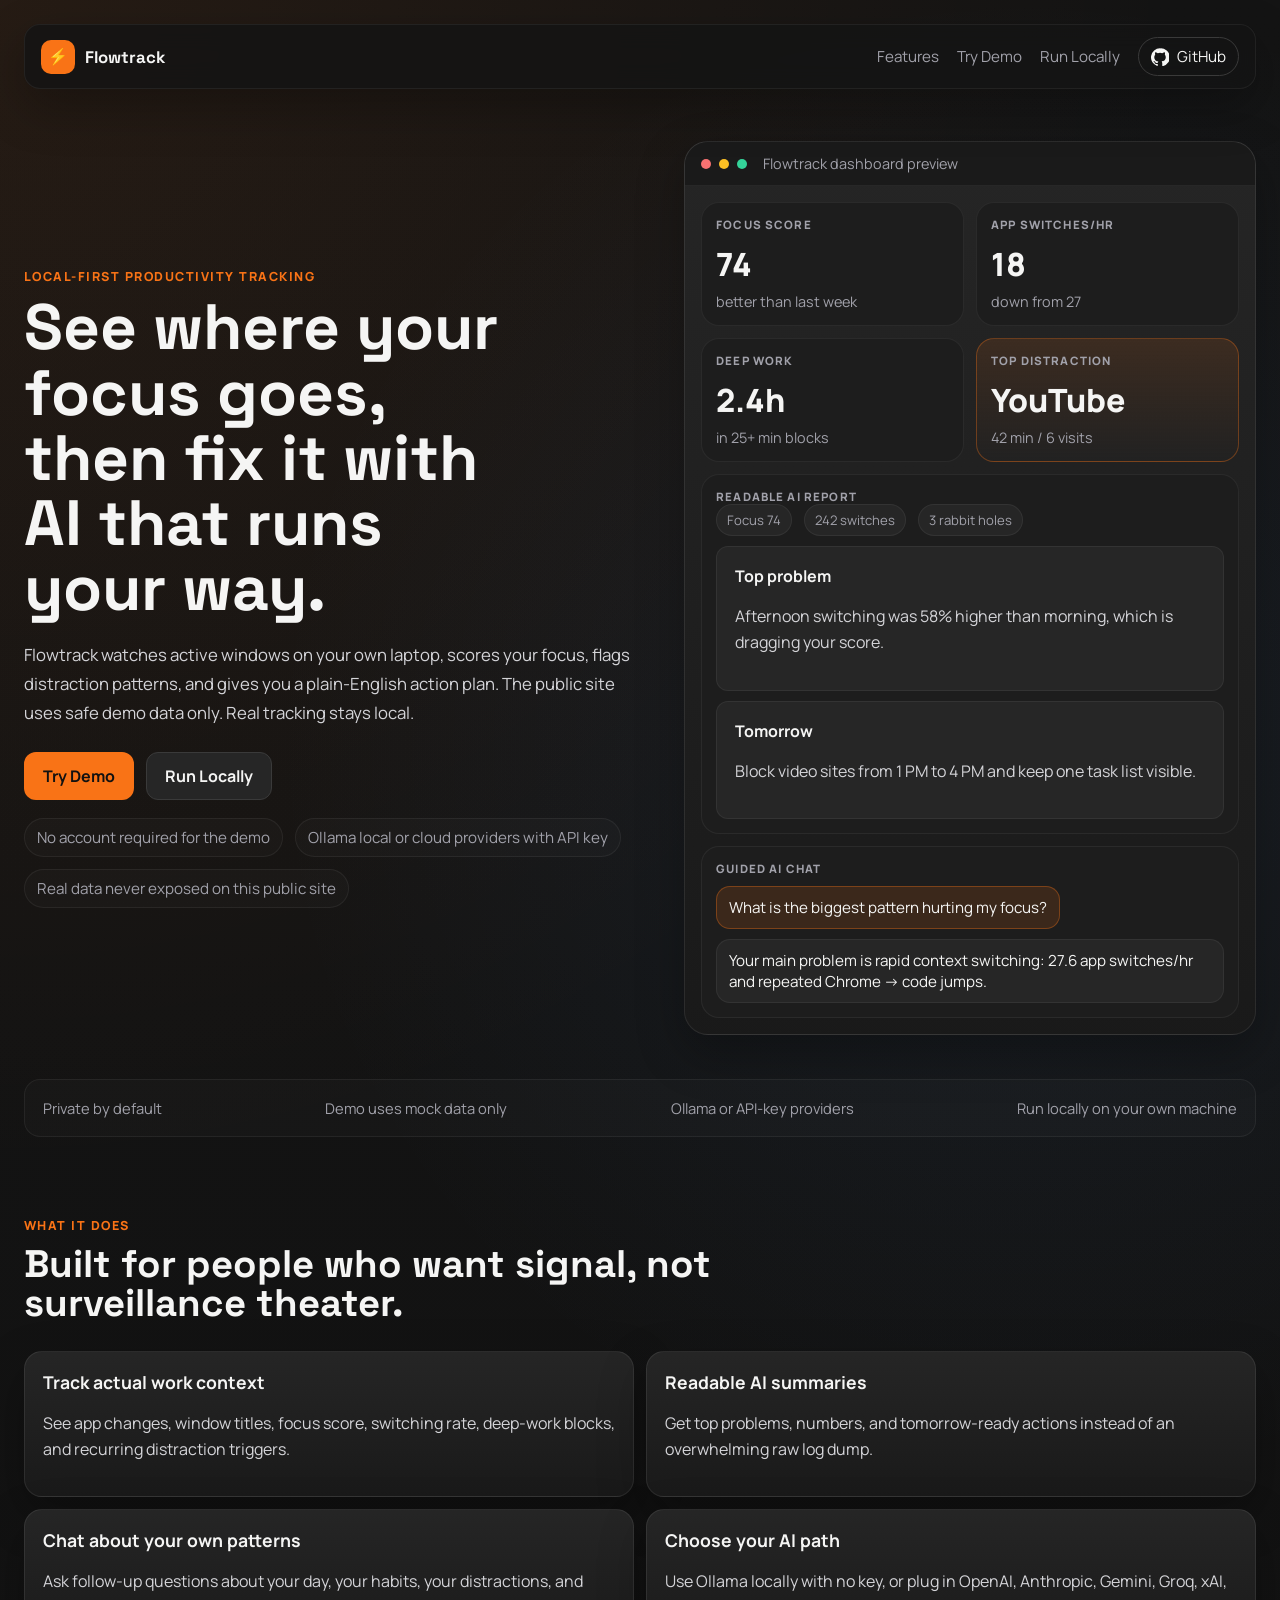
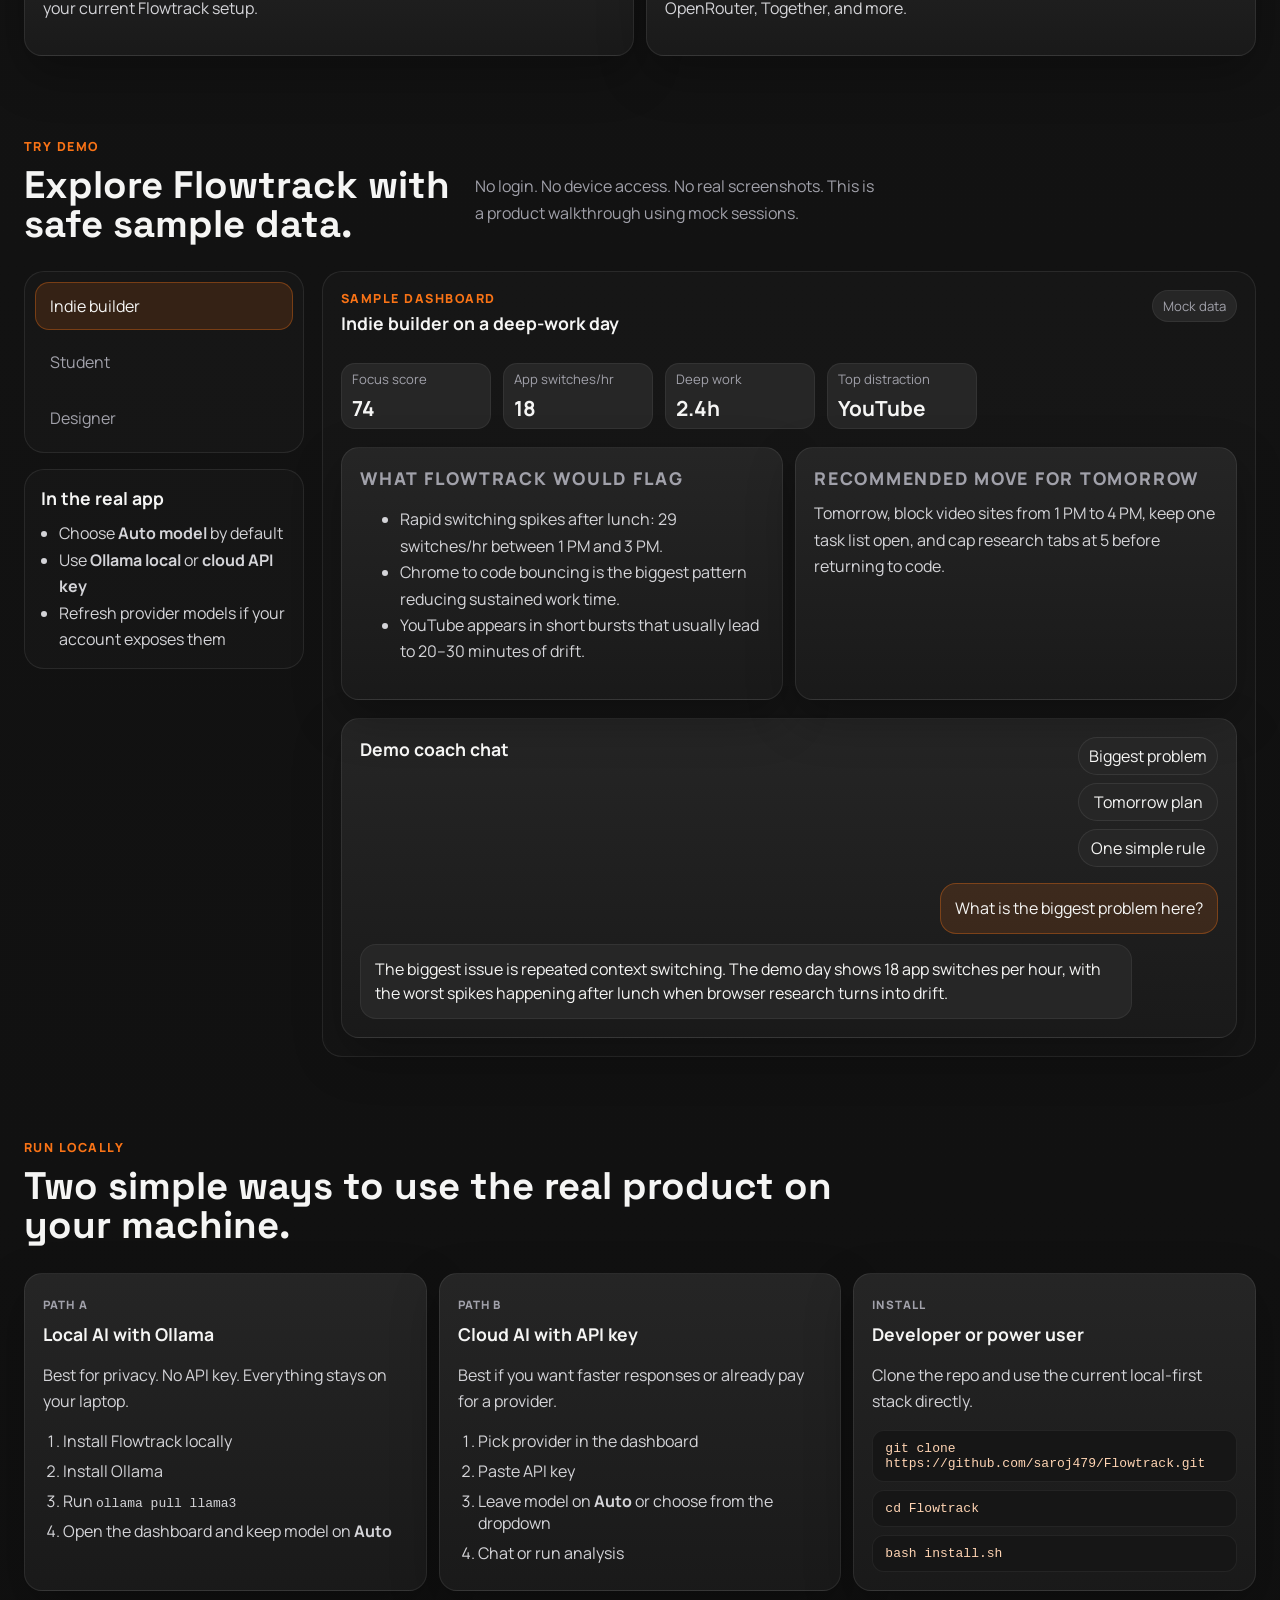
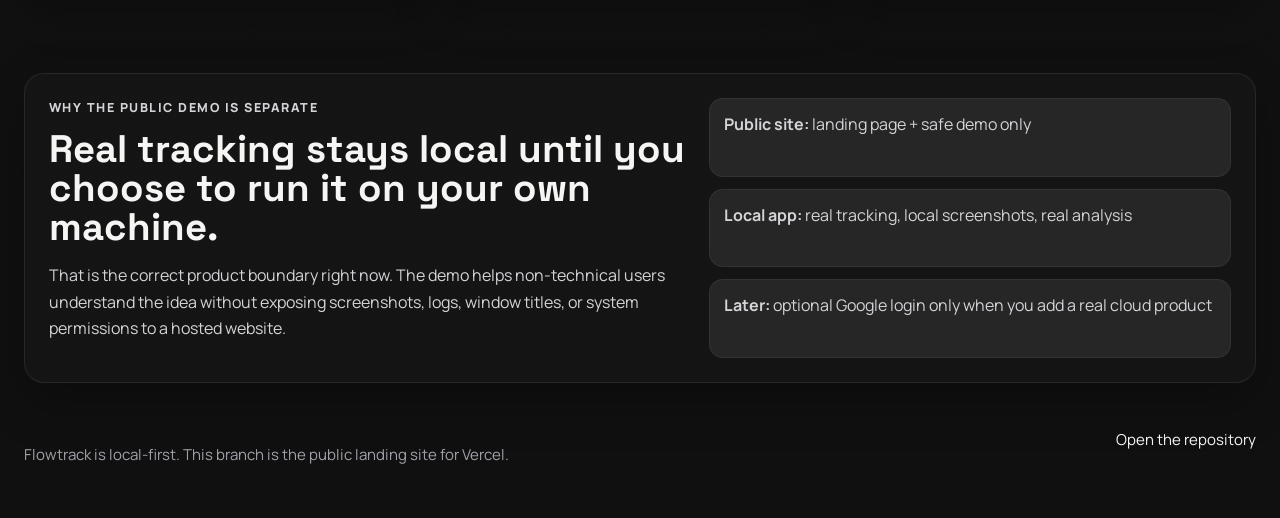
==== index.html @ 95c37c99 "Add Vercel landing site with safe interactive demo - Create dedicated public landing page for the ho" ====
<!DOCTYPE html>
<html lang="en">
<head>
  <meta charset="UTF-8">
  <meta name="viewport" content="width=device-width, initial-scale=1.0">
  <title>Flowtrack | Local-first Focus Tracking</title>
  <meta name="description" content="Flowtrack is a local-first focus tracker with an AI dashboard, safe demo mode, and optional Ollama or API-key providers.">
  <link rel="preconnect" href="https://fonts.googleapis.com">
  <link rel="preconnect" href="https://fonts.gstatic.com" crossorigin>
  <link href="https://fonts.googleapis.com/css2?family=Manrope:wght@400;500;600;700;800&family=Space+Grotesk:wght@500;700&display=swap" rel="stylesheet">
  <link rel="stylesheet" href="styles.css">
</head>
<body>
  <div class="site-shell">
    <header class="topbar">
      <a class="brand" href="#home" aria-label="Flowtrack home">
        <span class="brand-mark">⚡</span>
        <span class="brand-text">Flowtrack</span>
      </a>
      <nav class="nav">
        <a href="#features">Features</a>
        <a href="#demo">Try Demo</a>
        <a href="#local">Run Locally</a>
        <a class="github-link" href="https://github.com/saroj479/Flowtrack" target="_blank" rel="noreferrer">
          <svg viewBox="0 0 24 24" aria-hidden="true"><path d="M12 .5a12 12 0 0 0-3.79 23.39c.6.11.82-.26.82-.58v-2.02c-3.34.73-4.04-1.42-4.04-1.42-.55-1.39-1.34-1.75-1.34-1.75-1.09-.75.08-.74.08-.74 1.2.09 1.84 1.24 1.84 1.24 1.08 1.84 2.82 1.31 3.51 1 .11-.78.42-1.31.76-1.61-2.67-.31-5.47-1.33-5.47-5.93 0-1.31.47-2.38 1.24-3.23-.13-.3-.54-1.53.12-3.18 0 0 1.01-.32 3.3 1.23a11.5 11.5 0 0 1 6 0c2.29-1.55 3.3-1.23 3.3-1.23.66 1.65.25 2.88.12 3.18.77.85 1.24 1.92 1.24 3.23 0 4.61-2.81 5.61-5.49 5.92.43.37.82 1.11.82 2.24v3.32c0 .32.22.7.83.58A12 12 0 0 0 12 .5Z"></path></svg>
          <span>GitHub</span>
        </a>
      </nav>
    </header>

    <main id="home">
      <section class="hero">
        <div class="hero-copy">
          <p class="eyebrow">Local-first productivity tracking</p>
          <h1>See where your focus goes, then fix it with AI that runs your way.</h1>
          <p class="lede">Flowtrack watches active windows on your own laptop, scores your focus, flags distraction patterns, and gives you a plain-English action plan. The public site uses safe demo data only. Real tracking stays local.</p>
          <div class="hero-actions">
            <a class="btn btn-primary" href="#demo">Try Demo</a>
            <a class="btn btn-secondary" href="#local">Run Locally</a>
          </div>
          <ul class="hero-points">
            <li>No account required for the demo</li>
            <li>Ollama local or cloud providers with API key</li>
            <li>Real data never exposed on this public site</li>
          </ul>
        </div>
        <div class="hero-visual" aria-label="Mock Flowtrack dashboard preview">
          <div class="browser-frame">
            <div class="browser-chrome">
              <span></span><span></span><span></span>
              <div class="browser-title">Flowtrack dashboard preview</div>
            </div>
            <div class="preview-grid">
              <article class="preview-card metric-card">
                <div class="label">Focus Score</div>
                <div class="value">74</div>
                <div class="sub">better than last week</div>
              </article>
              <article class="preview-card metric-card">
                <div class="label">App Switches/hr</div>
                <div class="value">18</div>
                <div class="sub">down from 27</div>
              </article>
              <article class="preview-card metric-card">
                <div class="label">Deep Work</div>
                <div class="value">2.4h</div>
                <div class="sub">in 25+ min blocks</div>
              </article>
              <article class="preview-card metric-card accent-card">
                <div class="label">Top Distraction</div>
                <div class="value">YouTube</div>
                <div class="sub">42 min / 6 visits</div>
              </article>
              <article class="preview-card report-preview">
                <div class="section-title">Readable AI Report</div>
                <div class="report-chip-row">
                  <span>Focus 74</span>
                  <span>242 switches</span>
                  <span>3 rabbit holes</span>
                </div>
                <div class="report-box">
                  <strong>Top problem</strong>
                  <p>Afternoon switching was 58% higher than morning, which is dragging your score.</p>
                </div>
                <div class="report-box">
                  <strong>Tomorrow</strong>
                  <p>Block video sites from 1 PM to 4 PM and keep one task list visible.</p>
                </div>
              </article>
              <article class="preview-card chat-preview">
                <div class="section-title">Guided AI Chat</div>
                <div class="bubble bubble-user">What is the biggest pattern hurting my focus?</div>
                <div class="bubble bubble-ai">Your main problem is rapid context switching: 27.6 app switches/hr and repeated Chrome → code jumps.</div>
              </article>
            </div>
          </div>
        </div>
      </section>

      <section class="trust-band">
        <div>Private by default</div>
        <div>Demo uses mock data only</div>
        <div>Ollama or API-key providers</div>
        <div>Run locally on your own machine</div>
      </section>

      <section id="features" class="section-block">
        <div class="section-head">
          <p class="eyebrow">What it does</p>
          <h2>Built for people who want signal, not surveillance theater.</h2>
        </div>
        <div class="feature-grid">
          <article class="feature-card">
            <h3>Track actual work context</h3>
            <p>See app changes, window titles, focus score, switching rate, deep-work blocks, and recurring distraction triggers.</p>
          </article>
          <article class="feature-card">
            <h3>Readable AI summaries</h3>
            <p>Get top problems, numbers, and tomorrow-ready actions instead of an overwhelming raw log dump.</p>
          </article>
          <article class="feature-card">
            <h3>Chat about your own patterns</h3>
            <p>Ask follow-up questions about your day, your habits, your distractions, and your current Flowtrack setup.</p>
          </article>
          <article class="feature-card">
            <h3>Choose your AI path</h3>
            <p>Use Ollama locally with no key, or plug in OpenAI, Anthropic, Gemini, Groq, xAI, OpenRouter, Together, and more.</p>
          </article>
        </div>
      </section>

      <section id="demo" class="section-block demo-section">
        <div class="section-head section-head-split">
          <div>
            <p class="eyebrow">Try demo</p>
            <h2>Explore Flowtrack with safe sample data.</h2>
          </div>
          <p class="section-note">No login. No device access. No real screenshots. This is a product walkthrough using mock sessions.</p>
        </div>
        <div class="demo-layout">
          <aside class="demo-sidebar">
            <div class="persona-list" role="tablist" aria-label="Demo personas">
              <button class="persona is-active" data-persona="builder">Indie builder</button>
              <button class="persona" data-persona="student">Student</button>
              <button class="persona" data-persona="designer">Designer</button>
            </div>
            <div class="provider-box">
              <h3>In the real app</h3>
              <ul>
                <li>Choose <strong>Auto model</strong> by default</li>
                <li>Use <strong>Ollama local</strong> or <strong>cloud API key</strong></li>
                <li>Refresh provider models if your account exposes them</li>
              </ul>
            </div>
          </aside>
          <div class="demo-panel">
            <div class="demo-header">
              <div>
                <div class="eyebrow demo-label">Sample dashboard</div>
                <h3 id="demoTitle">Indie builder on a deep-work day</h3>
              </div>
              <span class="demo-badge">Mock data</span>
            </div>
            <div class="demo-metrics" id="demoMetrics"></div>
            <div class="demo-columns">
              <article class="demo-card">
                <h4>What Flowtrack would flag</h4>
                <ul id="demoFindings"></ul>
              </article>
              <article class="demo-card">
                <h4>Recommended move for tomorrow</h4>
                <div id="demoPlan" class="plan-block"></div>
              </article>
            </div>
            <div class="demo-chat-card">
              <div class="demo-chat-head">
                <h4>Demo coach chat</h4>
                <div class="quick-prompts">
                  <button class="mini-btn" data-prompt="biggest">Biggest problem</button>
                  <button class="mini-btn" data-prompt="tomorrow">Tomorrow plan</button>
                  <button class="mini-btn" data-prompt="rule">One simple rule</button>
                </div>
              </div>
              <div class="demo-chat-thread" id="demoChat"></div>
            </div>
          </div>
        </div>
      </section>

      <section id="local" class="section-block local-section">
        <div class="section-head">
          <p class="eyebrow">Run locally</p>
          <h2>Two simple ways to use the real product on your machine.</h2>
        </div>
        <div class="path-grid">
          <article class="path-card">
            <div class="path-tag">Path A</div>
            <h3>Local AI with Ollama</h3>
            <p>Best for privacy. No API key. Everything stays on your laptop.</p>
            <ol>
              <li>Install Flowtrack locally</li>
              <li>Install Ollama</li>
              <li>Run <code>ollama pull llama3</code></li>
              <li>Open the dashboard and keep model on <strong>Auto</strong></li>
            </ol>
          </article>
          <article class="path-card">
            <div class="path-tag">Path B</div>
            <h3>Cloud AI with API key</h3>
            <p>Best if you want faster responses or already pay for a provider.</p>
            <ol>
              <li>Pick provider in the dashboard</li>
              <li>Paste API key</li>
              <li>Leave model on <strong>Auto</strong> or choose from the dropdown</li>
              <li>Chat or run analysis</li>
            </ol>
          </article>
          <article class="path-card">
            <div class="path-tag">Install</div>
            <h3>Developer or power user</h3>
            <p>Clone the repo and use the current local-first stack directly.</p>
            <div class="code-stack">
              <code>git clone https://github.com/saroj479/Flowtrack.git</code>
              <code>cd Flowtrack</code>
              <code>bash install.sh</code>
            </div>
          </article>
        </div>
      </section>

      <section class="section-block privacy-section">
        <div class="privacy-card">
          <div>
            <p class="eyebrow">Why the public demo is separate</p>
            <h2>Real tracking stays local until you choose to run it on your own machine.</h2>
            <p>That is the correct product boundary right now. The demo helps non-technical users understand the idea without exposing screenshots, logs, window titles, or system permissions to a hosted website.</p>
          </div>
          <div class="privacy-points">
            <div><strong>Public site:</strong> landing page + safe demo only</div>
            <div><strong>Local app:</strong> real tracking, local screenshots, real analysis</div>
            <div><strong>Later:</strong> optional Google login only when you add a real cloud product</div>
          </div>
        </div>
      </section>
    </main>

    <footer class="footer">
      <p>Flowtrack is local-first. This branch is the public landing site for Vercel.</p>
      <a href="https://github.com/saroj479/Flowtrack" target="_blank" rel="noreferrer">Open the repository</a>
    </footer>
  </div>
  <script src="script.js"></script>
</body>
</html>
---- styles.css ----
:root {
  --bg: #121212;
  --surface: #1d1d1d;
  --surface-2: #262626;
  --surface-3: #2f2f2f;
  --border: #3a3a3a;
  --text: #f5f5f4;
  --muted: #a1a1aa;
  --accent: #f97316;
  --accent-soft: rgba(249, 115, 22, 0.14);
  --accent-border: rgba(249, 115, 22, 0.34);
  --green: #34d399;
  --blue: #60a5fa;
  --yellow: #fbbf24;
  --shadow: 0 18px 48px rgba(0, 0, 0, 0.28);
}

* { box-sizing: border-box; }
html { scroll-behavior: smooth; }
body {
  margin: 0;
  font-family: 'Manrope', system-ui, sans-serif;
  background:
    radial-gradient(circle at top left, rgba(249, 115, 22, 0.08), transparent 30%),
    radial-gradient(circle at 80% 20%, rgba(96, 165, 250, 0.08), transparent 24%),
    linear-gradient(180deg, #141414 0%, #101010 100%);
  color: var(--text);
}

a { color: inherit; text-decoration: none; }
button, input, select, textarea { font: inherit; }

.site-shell {
  max-width: 1280px;
  margin: 0 auto;
  padding: 24px;
}

.topbar {
  position: sticky;
  top: 12px;
  z-index: 20;
  display: flex;
  align-items: center;
  justify-content: space-between;
  gap: 18px;
  padding: 12px 16px;
  border: 1px solid rgba(255,255,255,0.06);
  border-radius: 16px;
  background: rgba(20, 20, 20, 0.86);
  backdrop-filter: blur(12px);
  box-shadow: var(--shadow);
}

.brand {
  display: inline-flex;
  align-items: center;
  gap: 10px;
  font-family: 'Space Grotesk', sans-serif;
  font-weight: 700;
}

.brand-mark {
  width: 34px;
  height: 34px;
  display: grid;
  place-items: center;
  border-radius: 10px;
  background: var(--accent);
  color: #111;
}

.brand-text { font-size: 1.05rem; }

.nav {
  display: flex;
  align-items: center;
  gap: 18px;
  color: var(--muted);
  font-size: 0.95rem;
}

.nav a:hover { color: var(--text); }

.github-link {
  display: inline-flex;
  align-items: center;
  gap: 8px;
  padding: 8px 12px;
  border: 1px solid var(--border);
  border-radius: 999px;
  color: var(--text);
}

.github-link svg {
  width: 18px;
  height: 18px;
  fill: currentColor;
}

.hero {
  display: grid;
  grid-template-columns: 1.05fr .95fr;
  gap: 28px;
  align-items: center;
  padding: 52px 0 30px;
}

.eyebrow {
  margin: 0 0 10px;
  color: var(--accent);
  text-transform: uppercase;
  letter-spacing: 0.12em;
  font-size: 0.78rem;
  font-weight: 800;
}

.hero h1,
.section-head h2,
.privacy-card h2 {
  margin: 0;
  font-family: 'Space Grotesk', sans-serif;
  line-height: 1.02;
}

.hero h1 {
  font-size: clamp(2.8rem, 5vw, 5rem);
  max-width: 12ch;
}

.lede {
  max-width: 62ch;
  margin: 18px 0 0;
  color: #d4d4d8;
  font-size: 1.05rem;
  line-height: 1.75;
}

.hero-actions,
.hero-points,
.report-chip-row,
.quick-prompts,
.demo-metrics,
.path-grid,
.feature-grid,
.demo-columns,
.trust-band {
  display: flex;
  flex-wrap: wrap;
  gap: 12px;
}

.hero-actions { margin-top: 24px; }

.btn {
  display: inline-flex;
  align-items: center;
  justify-content: center;
  padding: 12px 18px;
  border-radius: 12px;
  border: 1px solid transparent;
  font-weight: 700;
}

.btn-primary {
  background: var(--accent);
  color: #111;
}

.btn-secondary {
  background: var(--surface-2);
  border-color: var(--border);
}

.hero-points {
  list-style: none;
  padding: 0;
  margin: 18px 0 0;
  color: var(--muted);
  font-size: 0.95rem;
}

.hero-points li {
  padding: 8px 12px;
  border: 1px solid rgba(255,255,255,0.06);
  border-radius: 999px;
  background: rgba(255,255,255,0.02);
}

.browser-frame,
.feature-card,
.demo-card,
.demo-chat-card,
.path-card,
.privacy-card {
  background: linear-gradient(180deg, rgba(38,38,38,0.98), rgba(26,26,26,0.98));
  border: 1px solid rgba(255,255,255,0.08);
  box-shadow: var(--shadow);
}

.browser-frame {
  overflow: hidden;
  border-radius: 24px;
}

.browser-chrome {
  display: flex;
  align-items: center;
  gap: 8px;
  padding: 12px 16px;
  background: #1a1a1a;
  border-bottom: 1px solid rgba(255,255,255,0.06);
}

.browser-chrome span {
  width: 10px;
  height: 10px;
  border-radius: 50%;
  background: #52525b;
}

.browser-chrome span:first-child { background: #f87171; }
.browser-chrome span:nth-child(2) { background: #fbbf24; }
.browser-chrome span:nth-child(3) { background: #34d399; }

.browser-title {
  margin-left: 8px;
  color: var(--muted);
  font-size: 0.9rem;
}

.preview-grid {
  display: grid;
  grid-template-columns: repeat(2, minmax(0, 1fr));
  gap: 12px;
  padding: 16px;
}

.preview-card,
.feature-card,
.demo-card,
.demo-chat-card,
.path-card {
  border-radius: 18px;
}

.preview-card {
  padding: 14px;
  background: var(--surface);
  border: 1px solid rgba(255,255,255,0.06);
}

.metric-card .label,
.section-title,
.demo-card h4,
.path-tag {
  color: var(--muted);
  text-transform: uppercase;
  letter-spacing: 0.1em;
  font-size: 0.72rem;
  font-weight: 800;
}

.metric-card .value {
  margin-top: 10px;
  font-size: 2rem;
  font-weight: 800;
}

.metric-card .sub {
  margin-top: 6px;
  color: var(--muted);
  font-size: 0.9rem;
}

.accent-card {
  border-color: var(--accent-border);
  background: linear-gradient(180deg, rgba(249,115,22,0.12), rgba(34,34,34,1));
}

.report-preview,
.chat-preview {
  grid-column: span 2;
}

.report-chip-row span,
.demo-badge,
.demo-metric,
.report-chip {
  padding: 6px 10px;
  border-radius: 999px;
  border: 1px solid rgba(255,255,255,0.06);
  background: var(--surface-2);
  color: var(--muted);
  font-size: 0.82rem;
}

.report-box,
.demo-card,
.demo-chat-card,
.path-card,
.feature-card {
  padding: 18px;
}

.report-box {
  margin-top: 10px;
  border: 1px solid rgba(255,255,255,0.06);
  border-radius: 12px;
  background: var(--surface-2);
}

.report-box p,
.feature-card p,
.path-card p,
.provider-box li,
.provider-box p,
.privacy-card p,
.plan-block,
.demo-card li {
  color: #d4d4d8;
  line-height: 1.65;
}

.bubble {
  display: inline-block;
  margin-top: 10px;
  padding: 10px 12px;
  border-radius: 14px;
  font-size: 0.95rem;
}

.bubble-user {
  background: var(--accent-soft);
  border: 1px solid var(--accent-border);
}

.bubble-ai {
  display: block;
  background: var(--surface-2);
  border: 1px solid rgba(255,255,255,0.06);
}

.trust-band {
  justify-content: space-between;
  margin: 14px 0 8px;
  padding: 18px;
  border: 1px solid rgba(255,255,255,0.06);
  border-radius: 16px;
  background: rgba(255,255,255,0.02);
  color: var(--muted);
  font-size: 0.92rem;
}

.section-block {
  padding: 72px 0 10px;
}

.section-head {
  max-width: 860px;
  margin-bottom: 28px;
}

.section-head h2,
.privacy-card h2 {
  font-size: clamp(2rem, 3vw, 3rem);
}

.section-head-split {
  display: flex;
  justify-content: space-between;
  gap: 20px;
  align-items: end;
}

.section-note {
  max-width: 42ch;
  color: var(--muted);
  line-height: 1.7;
}

.feature-grid {
  display: grid;
  grid-template-columns: repeat(2, minmax(0, 1fr));
}

.feature-card h3,
.path-card h3,
.provider-box h3,
.demo-header h3,
.demo-chat-head h4,
.demo-card h4 {
  margin: 0 0 10px;
  font-size: 1.1rem;
}

.demo-layout {
  display: grid;
  grid-template-columns: 280px 1fr;
  gap: 18px;
}

.demo-sidebar {
  display: flex;
  flex-direction: column;
  gap: 16px;
}

.persona-list,
.provider-box,
.demo-panel,
.privacy-card {
  border-radius: 20px;
  border: 1px solid rgba(255,255,255,0.08);
  background: rgba(255,255,255,0.02);
}

.persona-list {
  padding: 10px;
  display: flex;
  flex-direction: column;
  gap: 8px;
}

.persona {
  width: 100%;
  text-align: left;
  padding: 12px 14px;
  border-radius: 14px;
  border: 1px solid transparent;
  background: transparent;
  color: var(--muted);
  cursor: pointer;
}

.persona.is-active {
  background: var(--accent-soft);
  border-color: var(--accent-border);
  color: var(--text);
}

.provider-box {
  padding: 16px;
}

.provider-box ul {
  margin: 10px 0 0;
  padding-left: 18px;
}

.demo-panel {
  padding: 18px;
}

.demo-header,
.demo-chat-head {
  display: flex;
  justify-content: space-between;
  gap: 14px;
  align-items: start;
}

.demo-label { margin-bottom: 4px; }

.demo-metrics { margin-top: 18px; }

.demo-metric {
  min-width: 150px;
  border-radius: 14px;
  background: var(--surface-2);
}

.demo-metric strong {
  display: block;
  margin-top: 6px;
  color: var(--text);
  font-size: 1.3rem;
}

.demo-columns {
  display: grid;
  grid-template-columns: repeat(2, minmax(0, 1fr));
  margin-top: 18px;
}

.demo-chat-card { margin-top: 18px; }

.quick-prompts,
.code-stack {
  display: flex;
  flex-direction: column;
  gap: 8px;
}

.mini-btn {
  padding: 7px 10px;
  border-radius: 999px;
  border: 1px solid rgba(255,255,255,0.08);
  background: var(--surface-2);
  color: var(--text);
  cursor: pointer;
}

.demo-chat-thread {
  margin-top: 16px;
  display: flex;
  flex-direction: column;
  gap: 10px;
}

.demo-msg {
  max-width: 90%;
  padding: 12px 14px;
  border-radius: 16px;
  border: 1px solid rgba(255,255,255,0.06);
  line-height: 1.55;
}

.demo-msg.user {
  align-self: flex-end;
  background: var(--accent-soft);
  border-color: var(--accent-border);
}

.demo-msg.ai {
  align-self: flex-start;
  background: var(--surface-2);
}

.path-grid {
  display: grid;
  grid-template-columns: repeat(3, minmax(0, 1fr));
}

.path-tag {
  display: inline-block;
  margin-bottom: 10px;
}

.path-card ol {
  margin: 12px 0 0;
  padding-left: 20px;
  color: #d4d4d8;
}

.path-card li { margin: 8px 0; }

.code-stack code {
  display: block;
  padding: 10px 12px;
  border-radius: 12px;
  background: #161616;
  border: 1px solid rgba(255,255,255,0.06);
  color: #ffd4b3;
  overflow-x: auto;
}

.privacy-card {
  display: grid;
  grid-template-columns: 1.1fr .9fr;
  gap: 22px;
  padding: 24px;
}

.privacy-points {
  display: grid;
  gap: 12px;
}

.privacy-points > div {
  padding: 14px;
  border-radius: 14px;
  background: var(--surface-2);
  border: 1px solid rgba(255,255,255,0.06);
  color: #d4d4d8;
}

.footer {
  display: flex;
  justify-content: space-between;
  gap: 20px;
  padding: 36px 0 14px;
  color: var(--muted);
  font-size: 0.94rem;
}

.footer a { color: var(--text); }

@media (max-width: 1100px) {
  .hero,
  .demo-layout,
  .privacy-card {
    grid-template-columns: 1fr;
  }

  .path-grid,
  .feature-grid,
  .demo-columns {
    grid-template-columns: 1fr;
  }
}

@media (max-width: 720px) {
  .site-shell { padding: 16px; }
  .topbar,
  .nav,
  .section-head-split,
  .trust-band,
  .footer {
    flex-direction: column;
    align-items: start;
  }
  .preview-grid { grid-template-columns: 1fr; }
  .report-preview,
  .chat-preview { grid-column: auto; }
}
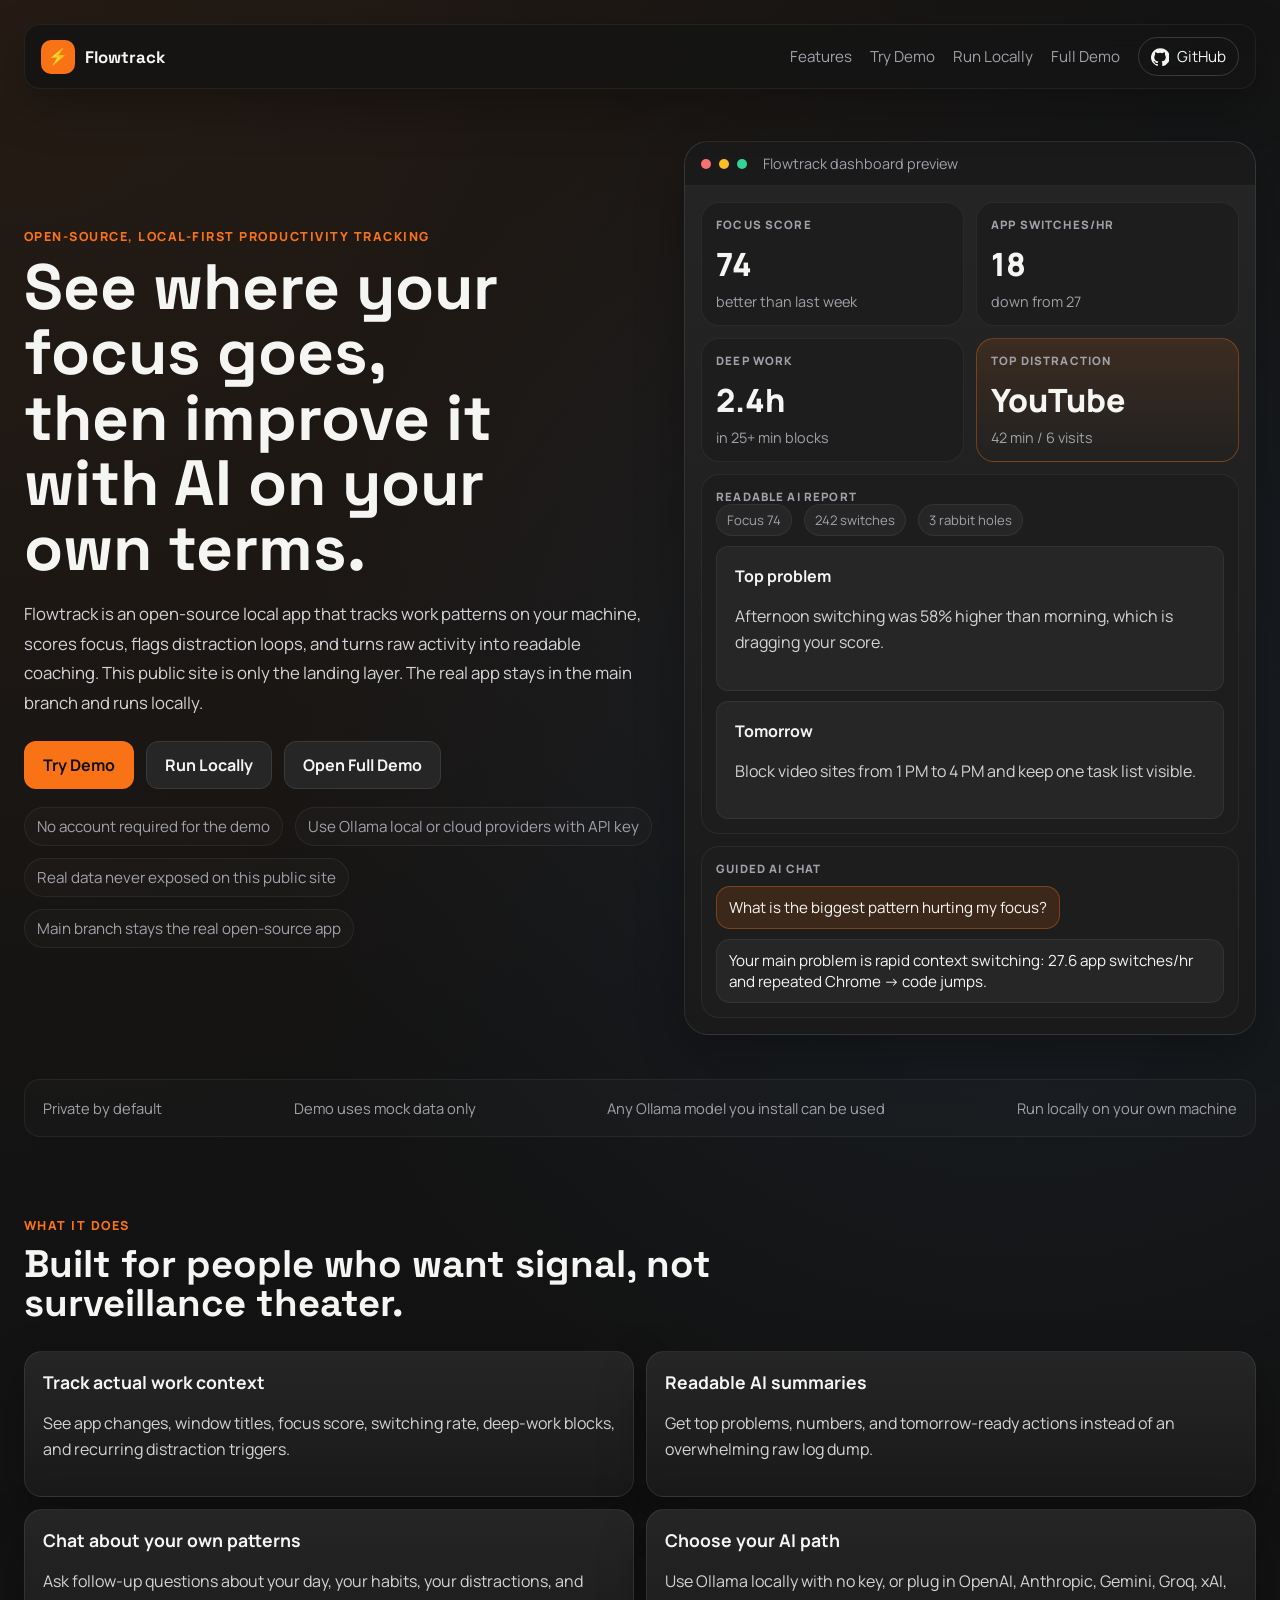
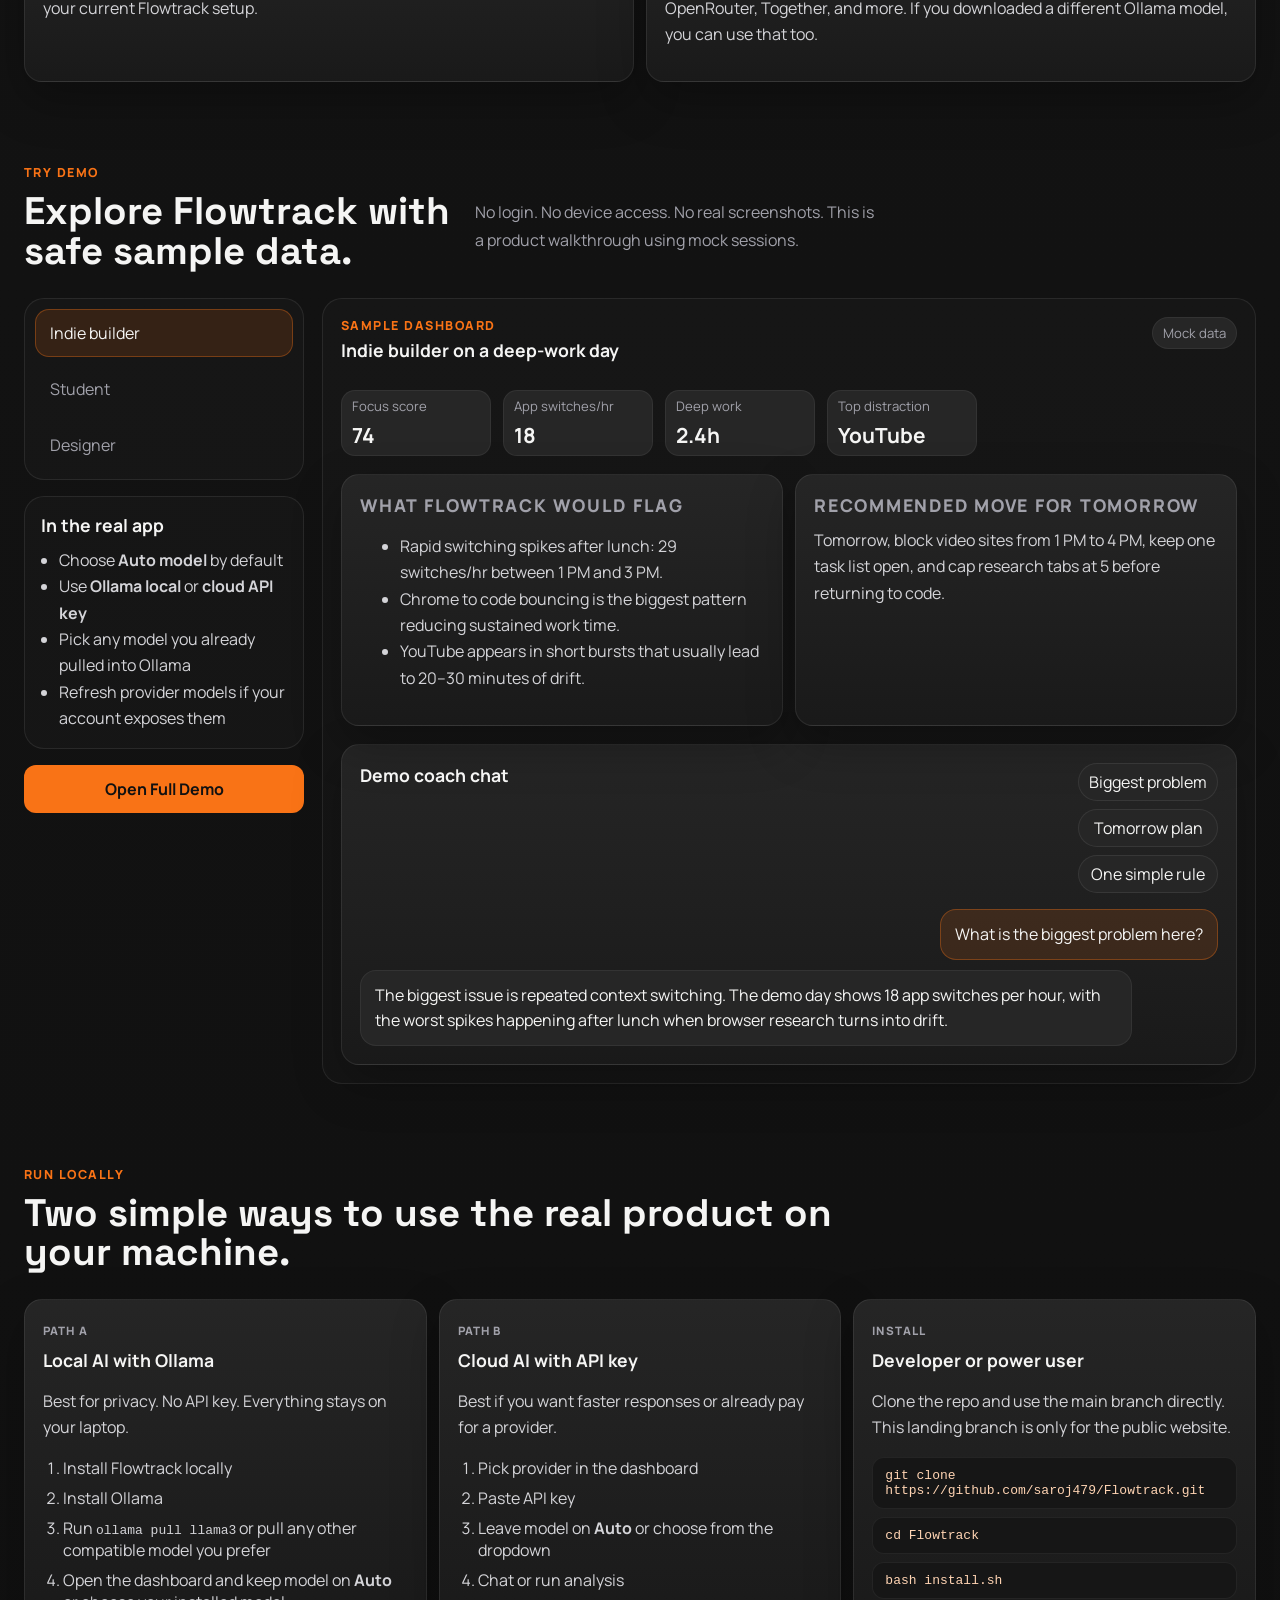
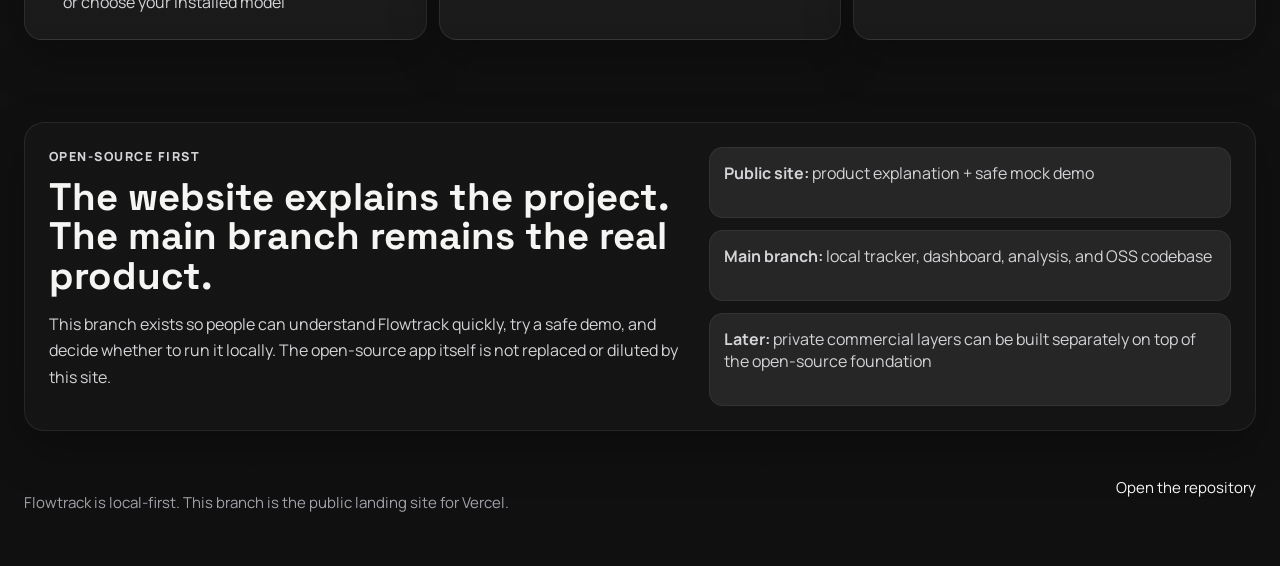
==== commit 1ff45d01: "Polish landing site demo experience" ====
--- a/index.html
+++ b/index.html
@@ -5,6 +5,15 @@
   <meta name="viewport" content="width=device-width, initial-scale=1.0">
   <title>Flowtrack | Local-first Focus Tracking</title>
   <meta name="description" content="Flowtrack is a local-first focus tracker with an AI dashboard, safe demo mode, and optional Ollama or API-key providers.">
+  <meta property="og:title" content="Flowtrack | Local-first Focus Tracking">
+  <meta property="og:description" content="Open-source focus tracking with a safe public demo, readable AI reports, and local-first privacy.">
+  <meta property="og:type" content="website">
+  <meta property="og:image" content="/social-preview.svg">
+  <meta name="twitter:card" content="summary_large_image">
+  <meta name="twitter:title" content="Flowtrack | Local-first Focus Tracking">
+  <meta name="twitter:description" content="Open-source focus tracking with safe demo data and local-first privacy.">
+  <meta name="twitter:image" content="/social-preview.svg">
+  <link rel="icon" type="image/svg+xml" href="/favicon.svg">
   <link rel="preconnect" href="https://fonts.googleapis.com">
   <link rel="preconnect" href="https://fonts.gstatic.com" crossorigin>
   <link href="https://fonts.googleapis.com/css2?family=Manrope:wght@400;500;600;700;800&family=Space+Grotesk:wght@500;700&display=swap" rel="stylesheet">
@@ -21,6 +30,7 @@
         <a href="#features">Features</a>
         <a href="#demo">Try Demo</a>
         <a href="#local">Run Locally</a>
+        <a href="demo.html">Full Demo</a>
         <a class="github-link" href="https://github.com/saroj479/Flowtrack" target="_blank" rel="noreferrer">
           <svg viewBox="0 0 24 24" aria-hidden="true"><path d="M12 .5a12 12 0 0 0-3.79 23.39c.6.11.82-.26.82-.58v-2.02c-3.34.73-4.04-1.42-4.04-1.42-.55-1.39-1.34-1.75-1.34-1.75-1.09-.75.08-.74.08-.74 1.2.09 1.84 1.24 1.84 1.24 1.08 1.84 2.82 1.31 3.51 1 .11-.78.42-1.31.76-1.61-2.67-.31-5.47-1.33-5.47-5.93 0-1.31.47-2.38 1.24-3.23-.13-.3-.54-1.53.12-3.18 0 0 1.01-.32 3.3 1.23a11.5 11.5 0 0 1 6 0c2.29-1.55 3.3-1.23 3.3-1.23.66 1.65.25 2.88.12 3.18.77.85 1.24 1.92 1.24 3.23 0 4.61-2.81 5.61-5.49 5.92.43.37.82 1.11.82 2.24v3.32c0 .32.22.7.83.58A12 12 0 0 0 12 .5Z"></path></svg>
           <span>GitHub</span>
@@ -31,17 +41,19 @@
     <main id="home">
       <section class="hero">
         <div class="hero-copy">
-          <p class="eyebrow">Local-first productivity tracking</p>
-          <h1>See where your focus goes, then fix it with AI that runs your way.</h1>
-          <p class="lede">Flowtrack watches active windows on your own laptop, scores your focus, flags distraction patterns, and gives you a plain-English action plan. The public site uses safe demo data only. Real tracking stays local.</p>
+          <p class="eyebrow">Open-source, local-first productivity tracking</p>
+          <h1>See where your focus goes, then improve it with AI on your own terms.</h1>
+          <p class="lede">Flowtrack is an open-source local app that tracks work patterns on your machine, scores focus, flags distraction loops, and turns raw activity into readable coaching. This public site is only the landing layer. The real app stays in the main branch and runs locally.</p>
           <div class="hero-actions">
             <a class="btn btn-primary" href="#demo">Try Demo</a>
             <a class="btn btn-secondary" href="#local">Run Locally</a>
+            <a class="btn btn-secondary" href="demo.html">Open Full Demo</a>
           </div>
           <ul class="hero-points">
             <li>No account required for the demo</li>
-            <li>Ollama local or cloud providers with API key</li>
+            <li>Use Ollama local or cloud providers with API key</li>
             <li>Real data never exposed on this public site</li>
+            <li>Main branch stays the real open-source app</li>
           </ul>
         </div>
         <div class="hero-visual" aria-label="Mock Flowtrack dashboard preview">
@@ -100,7 +112,7 @@
       <section class="trust-band">
         <div>Private by default</div>
         <div>Demo uses mock data only</div>
-        <div>Ollama or API-key providers</div>
+        <div>Any Ollama model you install can be used</div>
         <div>Run locally on your own machine</div>
       </section>
 
@@ -124,7 +136,7 @@
           </article>
           <article class="feature-card">
             <h3>Choose your AI path</h3>
-            <p>Use Ollama locally with no key, or plug in OpenAI, Anthropic, Gemini, Groq, xAI, OpenRouter, Together, and more.</p>
+            <p>Use Ollama locally with no key, or plug in OpenAI, Anthropic, Gemini, Groq, xAI, OpenRouter, Together, and more. If you downloaded a different Ollama model, you can use that too.</p>
           </article>
         </div>
       </section>
@@ -149,9 +161,11 @@
               <ul>
                 <li>Choose <strong>Auto model</strong> by default</li>
                 <li>Use <strong>Ollama local</strong> or <strong>cloud API key</strong></li>
+                <li>Pick any model you already pulled into Ollama</li>
                 <li>Refresh provider models if your account exposes them</li>
               </ul>
             </div>
+            <a class="btn btn-primary demo-sidebar-btn" href="demo.html">Open Full Demo</a>
           </aside>
           <div class="demo-panel">
             <div class="demo-header">
@@ -200,8 +214,8 @@
             <ol>
               <li>Install Flowtrack locally</li>
               <li>Install Ollama</li>
-              <li>Run <code>ollama pull llama3</code></li>
-              <li>Open the dashboard and keep model on <strong>Auto</strong></li>
+              <li>Run <code>ollama pull llama3</code> or pull any other compatible model you prefer</li>
+              <li>Open the dashboard and keep model on <strong>Auto</strong> or choose your installed model</li>
             </ol>
           </article>
           <article class="path-card">
@@ -218,7 +232,7 @@
           <article class="path-card">
             <div class="path-tag">Install</div>
             <h3>Developer or power user</h3>
-            <p>Clone the repo and use the current local-first stack directly.</p>
+            <p>Clone the repo and use the main branch directly. This landing branch is only for the public website.</p>
             <div class="code-stack">
               <code>git clone https://github.com/saroj479/Flowtrack.git</code>
               <code>cd Flowtrack</code>
@@ -231,14 +245,14 @@
       <section class="section-block privacy-section">
         <div class="privacy-card">
           <div>
-            <p class="eyebrow">Why the public demo is separate</p>
-            <h2>Real tracking stays local until you choose to run it on your own machine.</h2>
-            <p>That is the correct product boundary right now. The demo helps non-technical users understand the idea without exposing screenshots, logs, window titles, or system permissions to a hosted website.</p>
+            <p class="eyebrow">Open-source first</p>
+            <h2>The website explains the project. The main branch remains the real product.</h2>
+            <p>This branch exists so people can understand Flowtrack quickly, try a safe demo, and decide whether to run it locally. The open-source app itself is not replaced or diluted by this site.</p>
           </div>
           <div class="privacy-points">
-            <div><strong>Public site:</strong> landing page + safe demo only</div>
-            <div><strong>Local app:</strong> real tracking, local screenshots, real analysis</div>
-            <div><strong>Later:</strong> optional Google login only when you add a real cloud product</div>
+            <div><strong>Public site:</strong> product explanation + safe mock demo</div>
+            <div><strong>Main branch:</strong> local tracker, dashboard, analysis, and OSS codebase</div>
+            <div><strong>Later:</strong> private commercial layers can be built separately on top of the open-source foundation</div>
           </div>
         </div>
       </section>
--- a/styles.css
+++ b/styles.css
@@ -172,6 +172,14 @@
   border-color: var(--border);
 }
 
+.btn:hover,
+.mini-btn:hover,
+.persona:hover,
+.github-link:hover {
+  transform: translateY(-1px);
+  transition: transform .15s ease, border-color .15s ease, background .15s ease;
+}
+
 .hero-points {
   list-style: none;
   padding: 0;
@@ -443,6 +451,10 @@
   padding: 16px;
 }
 
+.demo-sidebar-btn {
+  width: 100%;
+}
+
 .provider-box ul {
   margin: 10px 0 0;
   padding-left: 18px;
@@ -585,6 +597,153 @@
 }
 
 .footer a { color: var(--text); }
+
+.demo-page {
+  min-height: 100vh;
+}
+
+.demo-app-shell {
+  max-width: 1480px;
+  margin: 0 auto;
+  padding: 18px;
+  display: grid;
+  grid-template-columns: 320px 1fr;
+  gap: 18px;
+}
+
+.demo-app-sidebar,
+.demo-app-main {
+  border: 1px solid rgba(255,255,255,0.08);
+  border-radius: 22px;
+  background: rgba(20,20,20,0.94);
+  box-shadow: var(--shadow);
+}
+
+.demo-app-sidebar {
+  padding: 20px;
+  display: flex;
+  flex-direction: column;
+  gap: 18px;
+  position: sticky;
+  top: 16px;
+  height: fit-content;
+}
+
+.sidebar-copy,
+.panel-copy {
+  color: #d4d4d8;
+  line-height: 1.7;
+}
+
+.sidebar-actions {
+  display: flex;
+  flex-direction: column;
+  gap: 10px;
+}
+
+.demo-app-main {
+  padding: 22px;
+}
+
+.demo-app-header,
+.demo-panel-head {
+  display: flex;
+  justify-content: space-between;
+  gap: 18px;
+  align-items: start;
+}
+
+.demo-app-header h1 {
+  margin: 0;
+  font-family: 'Space Grotesk', sans-serif;
+  font-size: clamp(2rem, 3.2vw, 3.4rem);
+  line-height: 1.03;
+}
+
+.demo-app-badge {
+  padding: 8px 12px;
+  border-radius: 999px;
+  background: var(--accent-soft);
+  border: 1px solid var(--accent-border);
+  color: var(--text);
+  white-space: nowrap;
+}
+
+.demo-app-metrics {
+  display: grid;
+  grid-template-columns: repeat(4, minmax(0, 1fr));
+  gap: 12px;
+  margin-top: 18px;
+}
+
+.demo-app-grid {
+  display: grid;
+  grid-template-columns: 1.1fr .9fr;
+  gap: 18px;
+  margin-top: 18px;
+}
+
+.demo-panel-card {
+  padding: 18px;
+  border-radius: 18px;
+  background: var(--surface);
+  border: 1px solid rgba(255,255,255,0.06);
+}
+
+.compact-head {
+  margin-top: 14px;
+}
+
+.fake-composer {
+  margin-top: 18px;
+  display: grid;
+  grid-template-columns: 180px 180px 1fr 100px;
+  gap: 10px;
+}
+
+.fake-composer select,
+.fake-composer input {
+  background: var(--surface-2);
+  border: 1px solid var(--border);
+  color: var(--text);
+  border-radius: 12px;
+  padding: 10px 12px;
+}
+
+.fake-send {
+  width: 100%;
+}
+
+.demo-app-bottom {
+  display: grid;
+  grid-template-columns: 1fr 1fr;
+  gap: 18px;
+  margin-top: 18px;
+}
+
+.slim-card {
+  min-height: 220px;
+}
+
+.stat-list {
+  display: grid;
+  gap: 12px;
+  margin-top: 12px;
+}
+
+.stat-list div {
+  display: flex;
+  justify-content: space-between;
+  gap: 16px;
+  padding: 12px 14px;
+  border-radius: 14px;
+  background: var(--surface-2);
+  color: var(--muted);
+}
+
+.stat-list strong {
+  color: var(--text);
+}
 
 @media (max-width: 1100px) {
   .hero,
@@ -597,6 +756,20 @@
   .feature-grid,
   .demo-columns {
     grid-template-columns: 1fr;
+  }
+
+  .demo-app-shell,
+  .demo-app-grid,
+  .demo-app-bottom {
+    grid-template-columns: 1fr;
+  }
+
+  .demo-app-sidebar {
+    position: static;
+  }
+
+  .demo-app-metrics {
+    grid-template-columns: repeat(2, minmax(0, 1fr));
   }
 }
 
@@ -613,4 +786,9 @@
   .preview-grid { grid-template-columns: 1fr; }
   .report-preview,
   .chat-preview { grid-column: auto; }
-}
+  .demo-app-shell { padding: 12px; }
+  .fake-composer,
+  .demo-app-metrics {
+    grid-template-columns: 1fr;
+  }
+}
